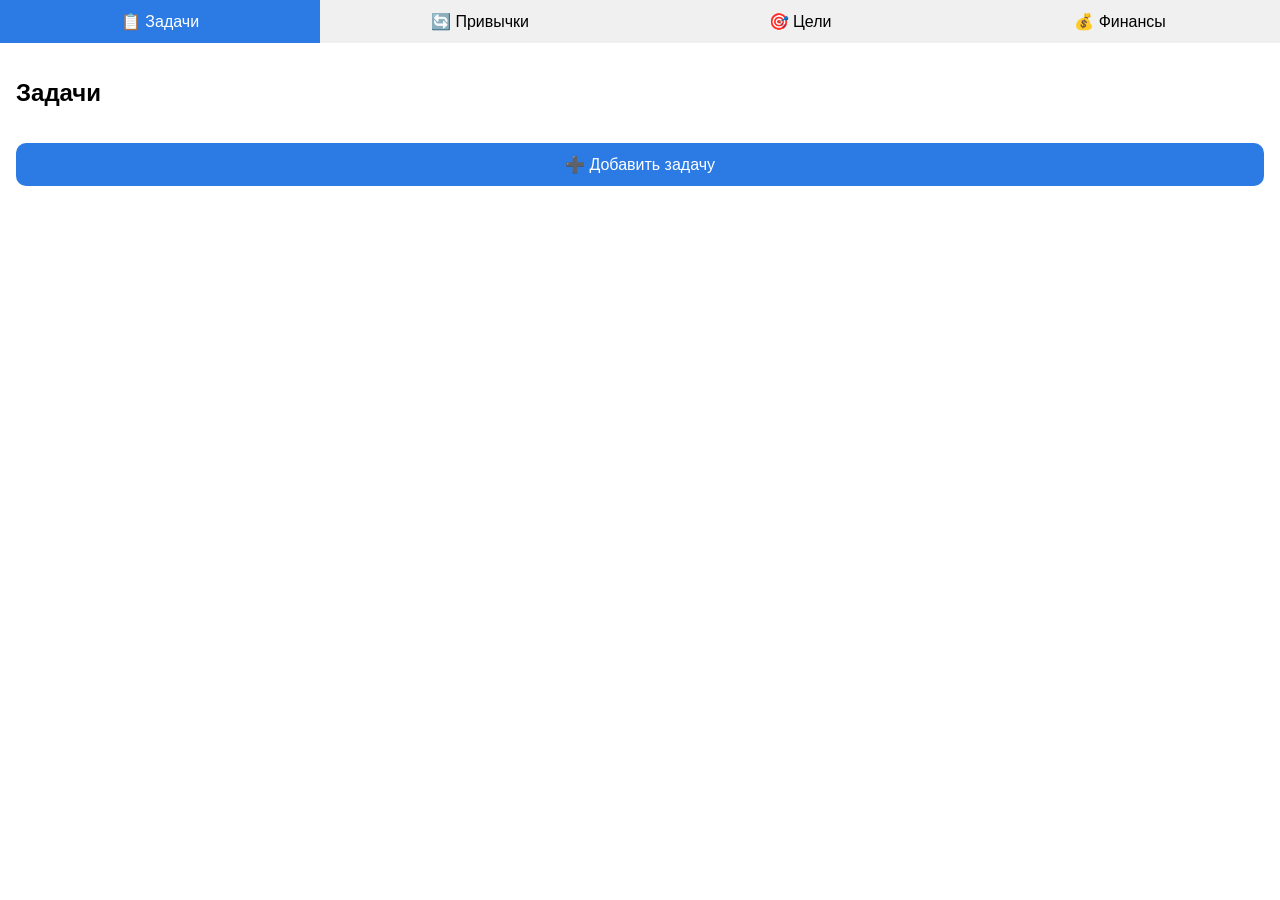
==== index.html @ 6763482a "Переместил мини-приложение в корень" ====
<!DOCTYPE html>
<html lang="ru">
<head>
    <meta charset="UTF-8">
    <meta name="viewport" content="width=device-width, initial-scale=1.0, user-scalable=no">
    <title>Просто Трекер</title>
    <link rel="stylesheet" href="style.css">
    <script src="https://telegram.org/js/telegram-web-app.js"></script>
</head>
<body>
    <div class="tabs">
        <button class="tab-btn active" data-tab="tasks">📋 Задачи</button>
        <button class="tab-btn" data-tab="habits">🔄 Привычки</button>
        <button class="tab-btn" data-tab="goals">🎯 Цели</button>
        <button class="tab-btn" data-tab="finance">💰 Финансы</button>
    </div>

    <div id="tasks" class="tab-content active">
        <h2>Задачи</h2>
        <div id="tasks-list"></div>
        <button id="add-task" class="add-btn">➕ Добавить задачу</button>
    </div>

    <div id="habits" class="tab-content">
        <h2>Привычки</h2>
        <div id="habits-list"></div>
        <button id="add-habit" class="add-btn">➕ Добавить привычку</button>
    </div>

    <div id="goals" class="tab-content">
        <h2>Цели на год</h2>
        <div id="goals-list"></div>
        <button id="add-goal" class="add-btn">➕ Добавить цель</button>
    </div>

    <div id="finance" class="tab-content">
        <h2>Финансы</h2>
        <div id="finance-stats"></div>
        <div id="transactions-list"></div>
        <button id="add-transaction" class="add-btn">💰 Добавить транзакцию</button>
    </div>

    <script src="app.js"></script>
</body>
</html>
---- style.css ----
:root {
    --bg-color: var(--tg-theme-bg-color, #ffffff);
    --text-color: var(--tg-theme-text-color, #000000);
    --secondary-bg: var(--tg-theme-secondary-bg-color, #f0f0f0);
    --button-color: var(--tg-theme-button-color, #2c7be5);
    --button-text: var(--tg-theme-button-text-color, #ffffff);
}
body {
    margin: 0;
    padding: 0;
    font-family: -apple-system, BlinkMacSystemFont, 'Segoe UI', Roboto, Helvetica, Arial, sans-serif;
    background: var(--bg-color);
    color: var(--text-color);
}
.tabs {
    display: flex;
    background: var(--secondary-bg);
    position: sticky;
    top: 0;
    z-index: 100;
}
.tab-btn {
    flex: 1;
    padding: 12px;
    background: none;
    border: none;
    font-size: 16px;
    cursor: pointer;
    color: var(--text-color);
}
.tab-btn.active {
    background: var(--button-color);
    color: var(--button-text);
}
.tab-content {
    display: none;
    padding: 16px;
}
.tab-content.active {
    display: block;
}
.item {
    background: var(--secondary-bg);
    border-radius: 10px;
    margin-bottom: 10px;
    padding: 12px;
    display: flex;
    justify-content: space-between;
    align-items: center;
}
.item-title {
    font-weight: 500;
}
.item-actions button {
    margin-left: 8px;
    padding: 6px 12px;
    background: var(--button-color);
    color: var(--button-text);
    border: none;
    border-radius: 6px;
    cursor: pointer;
}
.add-btn {
    width: 100%;
    padding: 12px;
    background: var(--button-color);
    color: var(--button-text);
    border: none;
    border-radius: 10px;
    font-size: 16px;
    margin-top: 16px;
    cursor: pointer;
}
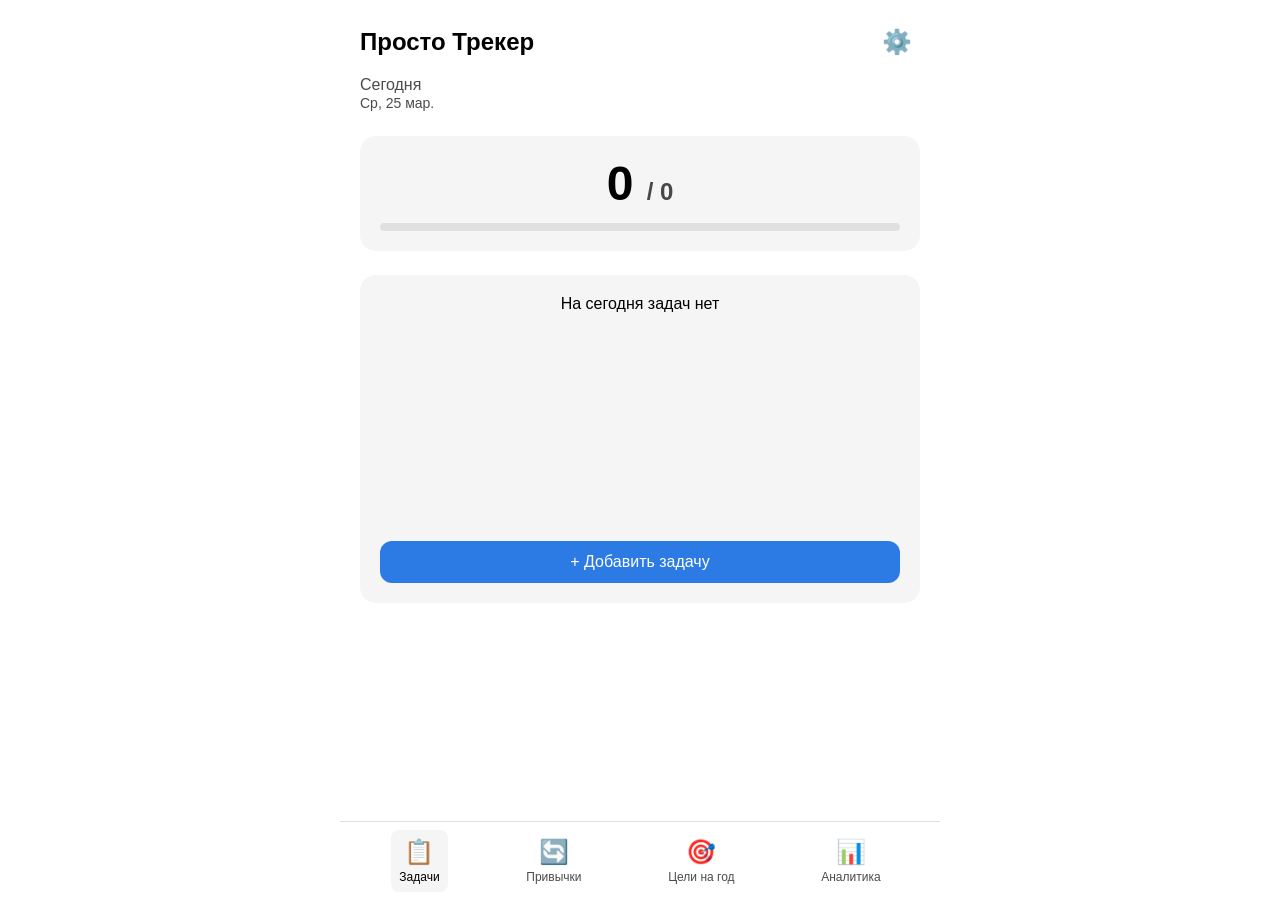
==== commit da2ade13: "редизайн мини апп" ====
--- a/index.html
+++ b/index.html
@@ -8,36 +8,176 @@
     <script src="https://telegram.org/js/telegram-web-app.js"></script>
 </head>
 <body>
-    <div class="tabs">
-        <button class="tab-btn active" data-tab="tasks">📋 Задачи</button>
-        <button class="tab-btn" data-tab="habits">🔄 Привычки</button>
-        <button class="tab-btn" data-tab="goals">🎯 Цели</button>
-        <button class="tab-btn" data-tab="finance">💰 Финансы</button>
+    <!-- Основной контейнер -->
+    <div class="app-container">
+        
+        <!-- Шапка -->
+        <div class="header">
+            <div class="header-top">
+                <h1>Просто Трекер</h1>
+                <button class="settings-btn" id="settingsBtn">⚙️</button>
+            </div>
+            <div class="header-date">
+                <span id="currentDate">Сегодня</span>
+                <span id="currentDay">Ср, 25 мар.</span>
+            </div>
+        </div>
+
+        <!-- Прогресс -->
+        <div class="progress-card">
+            <div class="progress-stats">
+                <div class="stat">
+                    <span class="stat-value" id="completedTasks">0</span>
+                    <span class="stat-label">/ <span id="totalTasks">0</span></span>
+                </div>
+                <div class="progress-bar">
+                    <div class="progress-fill" id="progressFill" style="width: 0%"></div>
+                </div>
+            </div>
+        </div>
+
+        <!-- Список задач -->
+        <div class="tasks-section">
+            <div class="section-header">
+                <h3>На сегодня задач нет</h3>
+            </div>
+            <div id="tasks-list" class="tasks-list"></div>
+            <button class="add-task-btn" id="addTaskBtn">+ Добавить задачу</button>
+        </div>
+
+        <!-- Нижнее меню -->
+        <div class="bottom-menu">
+            <button class="menu-item active" data-tab="tasks">
+                <span class="menu-icon">📋</span>
+                <span class="menu-label">Задачи</span>
+            </button>
+            <button class="menu-item" data-tab="habits">
+                <span class="menu-icon">🔄</span>
+                <span class="menu-label">Привычки</span>
+            </button>
+            <button class="menu-item" data-tab="goals">
+                <span class="menu-icon">🎯</span>
+                <span class="menu-label">Цели на год</span>
+            </button>
+            <button class="menu-item" data-tab="analytics">
+                <span class="menu-icon">📊</span>
+                <span class="menu-label">Аналитика</span>
+            </button>
+        </div>
     </div>
 
-    <div id="tasks" class="tab-content active">
-        <h2>Задачи</h2>
-        <div id="tasks-list"></div>
-        <button id="add-task" class="add-btn">➕ Добавить задачу</button>
+    <!-- Вкладка Привычки (скрыта по умолчанию) -->
+    <div id="habits-tab" class="tab-page" style="display: none;">
+        <div class="header">
+            <button class="back-btn" data-back="tasks">←</button>
+            <h1>Привычки</h1>
+        </div>
+        <div class="habits-list" id="habits-list"></div>
+        <button class="add-btn" id="addHabitBtn">+ Добавить привычку</button>
     </div>
 
-    <div id="habits" class="tab-content">
-        <h2>Привычки</h2>
-        <div id="habits-list"></div>
-        <button id="add-habit" class="add-btn">➕ Добавить привычку</button>
+    <!-- Вкладка Цели -->
+    <div id="goals-tab" class="tab-page" style="display: none;">
+        <div class="header">
+            <button class="back-btn" data-back="tasks">←</button>
+            <h1>Цели на год</h1>
+        </div>
+        <div class="goals-list" id="goals-list"></div>
+        <button class="add-btn" id="addGoalBtn">+ Добавить цель</button>
     </div>
 
-    <div id="goals" class="tab-content">
-        <h2>Цели на год</h2>
-        <div id="goals-list"></div>
-        <button id="add-goal" class="add-btn">➕ Добавить цель</button>
+    <!-- Вкладка Аналитика -->
+    <div id="analytics-tab" class="tab-page" style="display: none;">
+        <div class="header">
+            <button class="back-btn" data-back="tasks">←</button>
+            <h1>Аналитика</h1>
+        </div>
+        <div class="analytics-stats">
+            <div class="period-buttons">
+                <button class="period-btn active" data-period="week">Неделя</button>
+                <button class="period-btn" data-period="month">Месяц</button>
+                <button class="period-btn" data-period="year">Год</button>
+            </div>
+            <div class="analytics-chart">
+                <div class="analytics-percent" id="analyticsPercent">0%</div>
+                <div class="analytics-details">
+                    <p>Всего задач: <span id="analyticsTotal">0</span></p>
+                    <p>Выполнено: <span id="analyticsCompleted">0</span></p>
+                    <p>Невыполнено: <span id="analyticsUncompleted">0</span></p>
+                    <p>Средний прогресс: <span id="analyticsProgress">0</span>%</p>
+                    <p>Продуктивный день: <span id="bestDay">Пн</span></p>
+                </div>
+            </div>
+            <div class="week-stats" id="weekStats">
+                <!-- Динамические дни недели -->
+            </div>
+        </div>
     </div>
 
-    <div id="finance" class="tab-content">
-        <h2>Финансы</h2>
-        <div id="finance-stats"></div>
-        <div id="transactions-list"></div>
-        <button id="add-transaction" class="add-btn">💰 Добавить транзакцию</button>
+    <!-- Вкладка Настройки -->
+    <div id="settings-tab" class="tab-page" style="display: none;">
+        <div class="header">
+            <button class="back-btn" data-back="tasks">←</button>
+            <h1>Настройки</h1>
+        </div>
+        <div class="settings-menu">
+            <div class="settings-item">
+                <span>👤 Профиль</span>
+                <span id="userName">Пользователь</span>
+            </div>
+            <div class="settings-item" id="premiumBtn">
+                <span>💎 Подписка</span>
+                <span id="premiumStatus">Неактивна</span>
+            </div>
+            <div class="settings-item">
+                <span>🔔 Уведомления</span>
+                <label class="switch">
+                    <input type="checkbox" id="notificationsToggle" checked>
+                    <span class="slider"></span>
+                </label>
+            </div>
+            <div class="settings-item">
+                <span>⚙️ Предпочтения</span>
+                <span>→</span>
+            </div>
+        </div>
+        <div class="settings-footer">
+            <button class="support-btn">Связаться с поддержкой</button>
+            <button class="policy-btn">Пользовательское соглашение</button>
+            <button class="policy-btn">Политика конфиденциальности</button>
+        </div>
+    </div>
+
+    <!-- Премиум модальное окно -->
+    <div id="premiumModal" class="modal" style="display: none;">
+        <div class="modal-content">
+            <div class="modal-header">
+                <h2>Премиум Трекер</h2>
+                <button class="modal-close">&times;</button>
+            </div>
+            <p>Больше свободы и десятки эксклюзивных функций с подпиской Премиум.</p>
+            <div class="premium-plans">
+                <div class="plan" data-plan="yearly">
+                    <div class="plan-badge">-33%</div>
+                    <div class="plan-name">Ежегодно</div>
+                    <div class="plan-price">1 999,00 ₽</div>
+                    <div class="plan-period">12 месяцев</div>
+                </div>
+                <div class="plan" data-plan="quarterly">
+                    <div class="plan-badge">-13%</div>
+                    <div class="plan-name">На 3 месяца</div>
+                    <div class="plan-price">649,00 ₽</div>
+                    <div class="plan-period">3 месяца</div>
+                </div>
+                <div class="plan" data-plan="monthly">
+                    <div class="plan-name">Ежемесячно</div>
+                    <div class="plan-price">249,00 ₽</div>
+                    <div class="plan-period">1 месяц</div>
+                </div>
+            </div>
+            <button class="trial-btn">Использовать пробный период (3 дня)</button>
+            <p class="terms">Оформляя подписку Премиум, вы принимаете условия Пользовательского соглашения.</p>
+        </div>
     </div>
 
     <script src="app.js"></script>
--- a/style.css
+++ b/style.css
@@ -1,73 +1,509 @@
 :root {
     --bg-color: var(--tg-theme-bg-color, #ffffff);
     --text-color: var(--tg-theme-text-color, #000000);
-    --secondary-bg: var(--tg-theme-secondary-bg-color, #f0f0f0);
+    --secondary-bg: var(--tg-theme-secondary-bg-color, #f5f5f5);
     --button-color: var(--tg-theme-button-color, #2c7be5);
     --button-text: var(--tg-theme-button-text-color, #ffffff);
-}
-body {
+    --border-color: #e0e0e0;
+    --success-color: #4caf50;
+    --danger-color: #f44336;
+    --warning-color: #ff9800;
+}
+
+* {
     margin: 0;
     padding: 0;
+    box-sizing: border-box;
+}
+
+body {
     font-family: -apple-system, BlinkMacSystemFont, 'Segoe UI', Roboto, Helvetica, Arial, sans-serif;
     background: var(--bg-color);
     color: var(--text-color);
-}
-.tabs {
-    display: flex;
-    background: var(--secondary-bg);
-    position: sticky;
-    top: 0;
-    z-index: 100;
-}
-.tab-btn {
+    padding-bottom: 70px;
+}
+
+.app-container {
+    max-width: 600px;
+    margin: 0 auto;
+    padding: 20px;
+}
+
+/* Шапка */
+.header {
+    margin-bottom: 24px;
+}
+
+.header-top {
+    display: flex;
+    justify-content: space-between;
+    align-items: center;
+    margin-bottom: 12px;
+}
+
+.header-top h1 {
+    font-size: 24px;
+    font-weight: 600;
+}
+
+.settings-btn {
+    background: none;
+    border: none;
+    font-size: 24px;
+    cursor: pointer;
+    padding: 8px;
+}
+
+.header-date {
+    color: var(--text-color);
+    opacity: 0.7;
+}
+
+.header-date span:first-child {
+    font-size: 16px;
+    font-weight: 500;
+    display: block;
+}
+
+.header-date span:last-child {
+    font-size: 14px;
+}
+
+/* Прогресс */
+.progress-card {
+    background: var(--secondary-bg);
+    border-radius: 16px;
+    padding: 20px;
+    margin-bottom: 24px;
+}
+
+.progress-stats {
+    text-align: center;
+}
+
+.stat {
+    font-size: 48px;
+    font-weight: 600;
+    margin-bottom: 12px;
+}
+
+.stat-value {
+    font-size: 48px;
+}
+
+.stat-label {
+    font-size: 24px;
+    opacity: 0.7;
+}
+
+.progress-bar {
+    background: var(--border-color);
+    border-radius: 10px;
+    height: 8px;
+    overflow: hidden;
+}
+
+.progress-fill {
+    background: var(--button-color);
+    height: 100%;
+    transition: width 0.3s ease;
+}
+
+/* Секция задач */
+.tasks-section {
+    background: var(--secondary-bg);
+    border-radius: 16px;
+    padding: 20px;
+}
+
+.section-header h3 {
+    font-size: 16px;
+    font-weight: 500;
+    margin-bottom: 16px;
+    text-align: center;
+}
+
+.tasks-list {
+    min-height: 200px;
+}
+
+.task-item {
+    background: var(--bg-color);
+    border-radius: 12px;
+    padding: 12px;
+    margin-bottom: 8px;
+    display: flex;
+    justify-content: space-between;
+    align-items: center;
+    border: 1px solid var(--border-color);
+}
+
+.task-title {
     flex: 1;
-    padding: 12px;
+    font-size: 14px;
+}
+
+.task-actions {
+    display: flex;
+    gap: 8px;
+}
+
+.task-actions button {
     background: none;
     border: none;
-    font-size: 16px;
-    cursor: pointer;
-    color: var(--text-color);
-}
-.tab-btn.active {
+    font-size: 20px;
+    cursor: pointer;
+    padding: 4px;
+}
+
+.complete-btn {
+    color: var(--success-color);
+}
+
+.delete-btn {
+    color: var(--danger-color);
+}
+
+.add-task-btn {
+    width: 100%;
     background: var(--button-color);
     color: var(--button-text);
-}
-.tab-content {
-    display: none;
+    border: none;
+    border-radius: 12px;
+    padding: 12px;
+    font-size: 16px;
+    font-weight: 500;
+    margin-top: 12px;
+    cursor: pointer;
+}
+
+/* Нижнее меню */
+.bottom-menu {
+    position: fixed;
+    bottom: 0;
+    left: 0;
+    right: 0;
+    background: var(--bg-color);
+    border-top: 1px solid var(--border-color);
+    display: flex;
+    padding: 8px 16px;
+    justify-content: space-around;
+    max-width: 600px;
+    margin: 0 auto;
+}
+
+.menu-item {
+    background: none;
+    border: none;
+    display: flex;
+    flex-direction: column;
+    align-items: center;
+    padding: 8px;
+    cursor: pointer;
+    border-radius: 8px;
+    transition: background 0.2s;
+}
+
+.menu-item.active {
+    background: var(--secondary-bg);
+}
+
+.menu-icon {
+    font-size: 24px;
+    margin-bottom: 4px;
+}
+
+.menu-label {
+    font-size: 12px;
+    color: var(--text-color);
+    opacity: 0.7;
+}
+
+.menu-item.active .menu-label {
+    opacity: 1;
+    font-weight: 500;
+}
+
+/* Табы */
+.tab-page {
+    position: fixed;
+    top: 0;
+    left: 0;
+    right: 0;
+    bottom: 0;
+    background: var(--bg-color);
+    overflow-y: auto;
+    padding: 20px;
+    max-width: 600px;
+    margin: 0 auto;
+    z-index: 10;
+}
+
+.back-btn {
+    background: none;
+    border: none;
+    font-size: 24px;
+    cursor: pointer;
+    padding: 8px;
+    margin-right: 12px;
+}
+
+/* Настройки */
+.settings-menu {
+    background: var(--secondary-bg);
+    border-radius: 16px;
+    margin-bottom: 24px;
+}
+
+.settings-item {
+    display: flex;
+    justify-content: space-between;
+    align-items: center;
     padding: 16px;
-}
-.tab-content.active {
-    display: block;
-}
-.item {
-    background: var(--secondary-bg);
-    border-radius: 10px;
-    margin-bottom: 10px;
+    border-bottom: 1px solid var(--border-color);
+    cursor: pointer;
+}
+
+.settings-item:last-child {
+    border-bottom: none;
+}
+
+/* Переключатель */
+.switch {
+    position: relative;
+    display: inline-block;
+    width: 50px;
+    height: 24px;
+}
+
+.switch input {
+    opacity: 0;
+    width: 0;
+    height: 0;
+}
+
+.slider {
+    position: absolute;
+    cursor: pointer;
+    top: 0;
+    left: 0;
+    right: 0;
+    bottom: 0;
+    background-color: #ccc;
+    transition: 0.3s;
+    border-radius: 24px;
+}
+
+.slider:before {
+    position: absolute;
+    content: "";
+    height: 18px;
+    width: 18px;
+    left: 3px;
+    bottom: 3px;
+    background-color: white;
+    transition: 0.3s;
+    border-radius: 50%;
+}
+
+input:checked + .slider {
+    background-color: var(--button-color);
+}
+
+input:checked + .slider:before {
+    transform: translateX(26px);
+}
+
+/* Премиум модальное окно */
+.modal {
+    position: fixed;
+    top: 0;
+    left: 0;
+    right: 0;
+    bottom: 0;
+    background: rgba(0, 0, 0, 0.5);
+    display: flex;
+    align-items: center;
+    justify-content: center;
+    z-index: 1000;
+}
+
+.modal-content {
+    background: var(--bg-color);
+    border-radius: 20px;
+    max-width: 90%;
+    width: 400px;
+    max-height: 80%;
+    overflow-y: auto;
+    padding: 20px;
+}
+
+.modal-header {
+    display: flex;
+    justify-content: space-between;
+    align-items: center;
+    margin-bottom: 16px;
+}
+
+.modal-close {
+    background: none;
+    border: none;
+    font-size: 24px;
+    cursor: pointer;
+}
+
+.premium-plans {
+    margin: 20px 0;
+}
+
+.plan {
+    background: var(--secondary-bg);
+    border-radius: 12px;
+    padding: 16px;
+    margin-bottom: 12px;
+    text-align: center;
+    cursor: pointer;
+    transition: transform 0.2s;
+    position: relative;
+}
+
+.plan:hover {
+    transform: scale(1.02);
+}
+
+.plan-badge {
+    position: absolute;
+    top: -10px;
+    right: 10px;
+    background: var(--warning-color);
+    color: white;
+    padding: 4px 8px;
+    border-radius: 12px;
+    font-size: 12px;
+}
+
+.plan-name {
+    font-size: 18px;
+    font-weight: 600;
+    margin-bottom: 8px;
+}
+
+.plan-price {
+    font-size: 24px;
+    font-weight: 700;
+    margin-bottom: 4px;
+}
+
+.plan-period {
+    font-size: 12px;
+    opacity: 0.7;
+}
+
+.trial-btn {
+    width: 100%;
+    background: var(--warning-color);
+    color: white;
+    border: none;
+    border-radius: 12px;
     padding: 12px;
-    display: flex;
-    justify-content: space-between;
-    align-items: center;
-}
-.item-title {
+    font-size: 14px;
     font-weight: 500;
-}
-.item-actions button {
-    margin-left: 8px;
-    padding: 6px 12px;
+    margin: 16px 0;
+    cursor: pointer;
+}
+
+.terms {
+    font-size: 11px;
+    text-align: center;
+    opacity: 0.6;
+}
+
+/* Аналитика */
+.period-buttons {
+    display: flex;
+    gap: 8px;
+    margin-bottom: 20px;
+}
+
+.period-btn {
+    flex: 1;
+    padding: 8px;
+    background: var(--secondary-bg);
+    border: none;
+    border-radius: 8px;
+    cursor: pointer;
+}
+
+.period-btn.active {
     background: var(--button-color);
     color: var(--button-text);
-    border: none;
-    border-radius: 6px;
-    cursor: pointer;
-}
+}
+
+.analytics-percent {
+    font-size: 48px;
+    font-weight: 700;
+    text-align: center;
+    margin: 20px 0;
+}
+
+.analytics-details p {
+    margin: 8px 0;
+}
+
+.week-stats {
+    display: grid;
+    grid-template-columns: repeat(7, 1fr);
+    gap: 8px;
+    margin-top: 20px;
+    text-align: center;
+}
+
+.week-day {
+    padding: 8px;
+    background: var(--secondary-bg);
+    border-radius: 8px;
+}
+
+.week-day.completed {
+    background: var(--success-color);
+    color: white;
+}
+
+/* Кнопки */
 .add-btn {
     width: 100%;
-    padding: 12px;
     background: var(--button-color);
     color: var(--button-text);
     border: none;
-    border-radius: 10px;
+    border-radius: 12px;
+    padding: 12px;
     font-size: 16px;
+    font-weight: 500;
     margin-top: 16px;
     cursor: pointer;
+}
+
+.support-btn, .policy-btn {
+    width: 100%;
+    background: none;
+    border: 1px solid var(--border-color);
+    border-radius: 12px;
+    padding: 12px;
+    margin-bottom: 8px;
+    cursor: pointer;
+    color: var(--text-color);
+}
+
+.habits-list, .goals-list {
+    min-height: 300px;
+}
+
+.habit-item, .goal-item {
+    background: var(--secondary-bg);
+    border-radius: 12px;
+    padding: 12px;
+    margin-bottom: 8px;
+    display: flex;
+    justify-content: space-between;
+    align-items: center;
 }
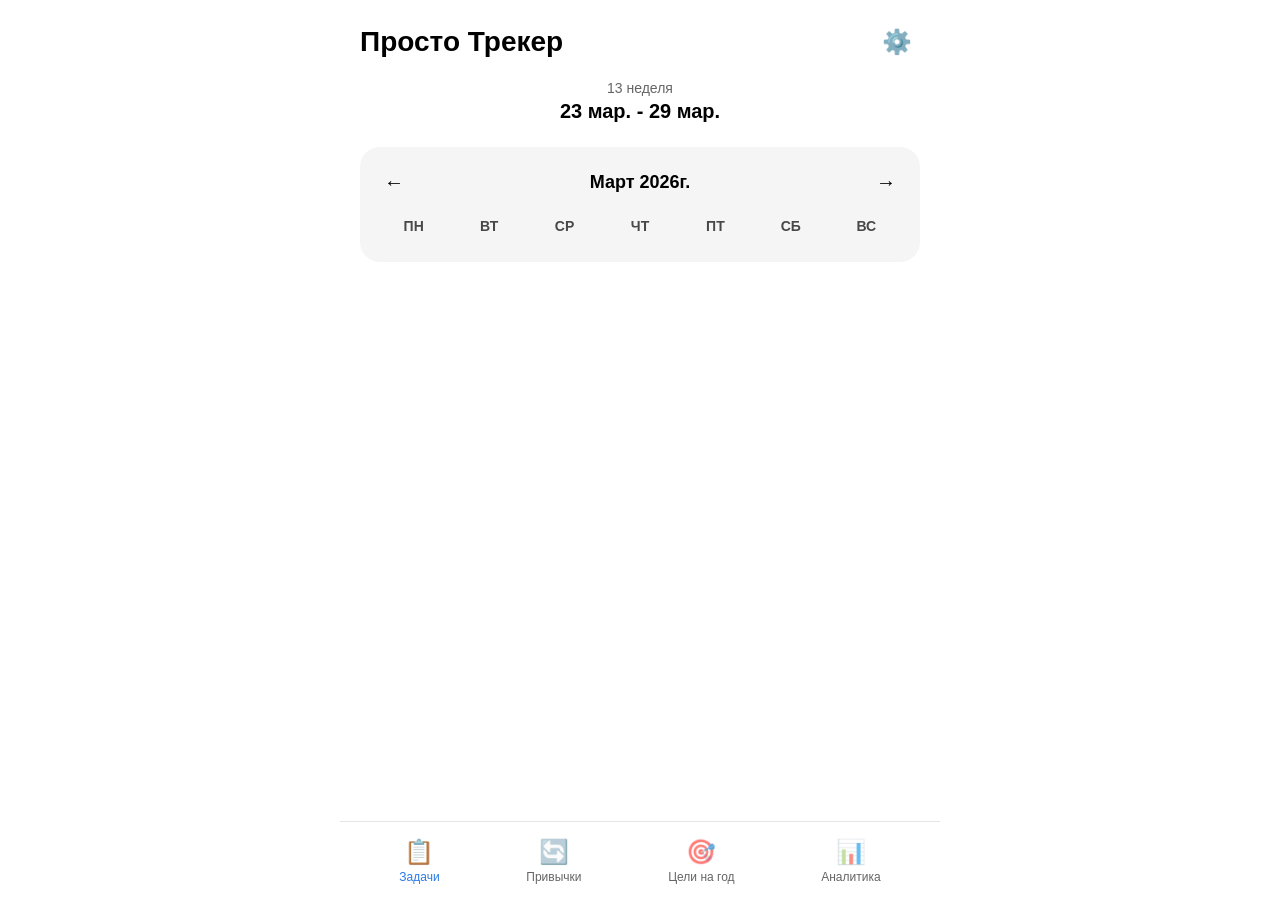
==== commit 06f0e6e5: "доработка дизайна" ====
--- a/index.html
+++ b/index.html
@@ -8,175 +8,257 @@
     <script src="https://telegram.org/js/telegram-web-app.js"></script>
 </head>
 <body>
-    <!-- Основной контейнер -->
-    <div class="app-container">
-        
-        <!-- Шапка -->
-        <div class="header">
-            <div class="header-top">
-                <h1>Просто Трекер</h1>
-                <button class="settings-btn" id="settingsBtn">⚙️</button>
-            </div>
-            <div class="header-date">
-                <span id="currentDate">Сегодня</span>
-                <span id="currentDay">Ср, 25 мар.</span>
-            </div>
-        </div>
-
-        <!-- Прогресс -->
-        <div class="progress-card">
-            <div class="progress-stats">
-                <div class="stat">
-                    <span class="stat-value" id="completedTasks">0</span>
-                    <span class="stat-label">/ <span id="totalTasks">0</span></span>
-                </div>
-                <div class="progress-bar">
-                    <div class="progress-fill" id="progressFill" style="width: 0%"></div>
-                </div>
-            </div>
-        </div>
-
-        <!-- Список задач -->
-        <div class="tasks-section">
-            <div class="section-header">
-                <h3>На сегодня задач нет</h3>
-            </div>
-            <div id="tasks-list" class="tasks-list"></div>
-            <button class="add-task-btn" id="addTaskBtn">+ Добавить задачу</button>
-        </div>
-
-        <!-- Нижнее меню -->
-        <div class="bottom-menu">
-            <button class="menu-item active" data-tab="tasks">
-                <span class="menu-icon">📋</span>
-                <span class="menu-label">Задачи</span>
-            </button>
-            <button class="menu-item" data-tab="habits">
-                <span class="menu-icon">🔄</span>
-                <span class="menu-label">Привычки</span>
-            </button>
-            <button class="menu-item" data-tab="goals">
-                <span class="menu-icon">🎯</span>
-                <span class="menu-label">Цели на год</span>
-            </button>
-            <button class="menu-item" data-tab="analytics">
-                <span class="menu-icon">📊</span>
-                <span class="menu-label">Аналитика</span>
-            </button>
-        </div>
-    </div>
-
-    <!-- Вкладка Привычки (скрыта по умолчанию) -->
-    <div id="habits-tab" class="tab-page" style="display: none;">
-        <div class="header">
-            <button class="back-btn" data-back="tasks">←</button>
-            <h1>Привычки</h1>
-        </div>
-        <div class="habits-list" id="habits-list"></div>
-        <button class="add-btn" id="addHabitBtn">+ Добавить привычку</button>
-    </div>
-
-    <!-- Вкладка Цели -->
-    <div id="goals-tab" class="tab-page" style="display: none;">
-        <div class="header">
-            <button class="back-btn" data-back="tasks">←</button>
-            <h1>Цели на год</h1>
-        </div>
-        <div class="goals-list" id="goals-list"></div>
-        <button class="add-btn" id="addGoalBtn">+ Добавить цель</button>
-    </div>
-
-    <!-- Вкладка Аналитика -->
-    <div id="analytics-tab" class="tab-page" style="display: none;">
-        <div class="header">
-            <button class="back-btn" data-back="tasks">←</button>
-            <h1>Аналитика</h1>
-        </div>
-        <div class="analytics-stats">
+    <div class="app">
+        <!-- Основной экран -->
+        <div id="mainScreen" class="screen active">
+            <div class="header">
+                <div class="header-top">
+                    <h1>Просто Трекер</h1>
+                    <button class="icon-btn" id="settingsBtn">⚙️</button>
+                </div>
+                <div class="week-info">
+                    <div class="week-number" id="weekNumber">13 неделя</div>
+                    <div class="week-range" id="weekRange">23 мар. - 29 мар.</div>
+                </div>
+            </div>
+
+            <!-- Календарь -->
+            <div class="calendar">
+                <div class="calendar-header">
+                    <button class="month-nav" id="prevMonth">←</button>
+                    <h2 id="currentMonth">Март 2026г.</h2>
+                    <button class="month-nav" id="nextMonth">→</button>
+                </div>
+                <div class="calendar-weekdays">
+                    <span>ПН</span><span>ВТ</span><span>СР</span><span>ЧТ</span><span>ПТ</span><span>СБ</span><span>ВС</span>
+                </div>
+                <div class="calendar-days" id="calendarDays"></div>
+            </div>
+
+            <!-- Нижнее меню -->
+            <div class="bottom-menu">
+                <button class="menu-item active" data-screen="tasks">
+                    <span class="menu-icon">📋</span>
+                    <span>Задачи</span>
+                </button>
+                <button class="menu-item" data-screen="habits">
+                    <span class="menu-icon">🔄</span>
+                    <span>Привычки</span>
+                </button>
+                <button class="menu-item" data-screen="goals">
+                    <span class="menu-icon">🎯</span>
+                    <span>Цели на год</span>
+                </button>
+                <button class="menu-item" data-screen="analytics">
+                    <span class="menu-icon">📊</span>
+                    <span>Аналитика</span>
+                </button>
+            </div>
+        </div>
+
+        <!-- Экран Задачи -->
+        <div id="tasksScreen" class="screen">
+            <div class="screen-header">
+                <button class="back-btn" data-back="main">←</button>
+                <h2>Задачи</h2>
+            </div>
+            <div class="tasks-list" id="tasksList"></div>
+            <button class="add-btn" id="addTaskBtn">+ Добавить задачу</button>
+        </div>
+
+        <!-- Экран Привычки -->
+        <div id="habitsScreen" class="screen">
+            <div class="screen-header">
+                <button class="back-btn" data-back="main">←</button>
+                <h2>Привычки</h2>
+            </div>
+            <div class="habits-list" id="habitsList"></div>
+            <button class="add-btn" id="addHabitBtn">+ Добавить привычку</button>
+        </div>
+
+        <!-- Экран Цели -->
+        <div id="goalsScreen" class="screen">
+            <div class="screen-header">
+                <button class="back-btn" data-back="main">←</button>
+                <h2>Цели на год</h2>
+            </div>
+            <div class="goals-list" id="goalsList"></div>
+            <button class="add-btn" id="addGoalBtn">+ Добавить цель</button>
+        </div>
+
+        <!-- Экран Аналитика -->
+        <div id="analyticsScreen" class="screen">
+            <div class="screen-header">
+                <button class="back-btn" data-back="main">←</button>
+                <h2>Аналитика</h2>
+            </div>
             <div class="period-buttons">
                 <button class="period-btn active" data-period="week">Неделя</button>
                 <button class="period-btn" data-period="month">Месяц</button>
                 <button class="period-btn" data-period="year">Год</button>
             </div>
-            <div class="analytics-chart">
-                <div class="analytics-percent" id="analyticsPercent">0%</div>
-                <div class="analytics-details">
-                    <p>Всего задач: <span id="analyticsTotal">0</span></p>
-                    <p>Выполнено: <span id="analyticsCompleted">0</span></p>
-                    <p>Невыполнено: <span id="analyticsUncompleted">0</span></p>
-                    <p>Средний прогресс: <span id="analyticsProgress">0</span>%</p>
-                    <p>Продуктивный день: <span id="bestDay">Пн</span></p>
-                </div>
-            </div>
-            <div class="week-stats" id="weekStats">
-                <!-- Динамические дни недели -->
-            </div>
-        </div>
-    </div>
-
-    <!-- Вкладка Настройки -->
-    <div id="settings-tab" class="tab-page" style="display: none;">
-        <div class="header">
-            <button class="back-btn" data-back="tasks">←</button>
-            <h1>Настройки</h1>
-        </div>
-        <div class="settings-menu">
-            <div class="settings-item">
-                <span>👤 Профиль</span>
-                <span id="userName">Пользователь</span>
-            </div>
-            <div class="settings-item" id="premiumBtn">
-                <span>💎 Подписка</span>
-                <span id="premiumStatus">Неактивна</span>
-            </div>
-            <div class="settings-item">
-                <span>🔔 Уведомления</span>
-                <label class="switch">
-                    <input type="checkbox" id="notificationsToggle" checked>
-                    <span class="slider"></span>
-                </label>
-            </div>
-            <div class="settings-item">
-                <span>⚙️ Предпочтения</span>
-                <span>→</span>
-            </div>
-        </div>
-        <div class="settings-footer">
-            <button class="support-btn">Связаться с поддержкой</button>
-            <button class="policy-btn">Пользовательское соглашение</button>
-            <button class="policy-btn">Политика конфиденциальности</button>
-        </div>
-    </div>
-
-    <!-- Премиум модальное окно -->
-    <div id="premiumModal" class="modal" style="display: none;">
-        <div class="modal-content">
-            <div class="modal-header">
-                <h2>Премиум Трекер</h2>
-                <button class="modal-close">&times;</button>
-            </div>
-            <p>Больше свободы и десятки эксклюзивных функций с подпиской Премиум.</p>
-            <div class="premium-plans">
-                <div class="plan" data-plan="yearly">
-                    <div class="plan-badge">-33%</div>
-                    <div class="plan-name">Ежегодно</div>
-                    <div class="plan-price">1 999,00 ₽</div>
-                    <div class="plan-period">12 месяцев</div>
-                </div>
-                <div class="plan" data-plan="quarterly">
-                    <div class="plan-badge">-13%</div>
-                    <div class="plan-name">На 3 месяца</div>
-                    <div class="plan-price">649,00 ₽</div>
-                    <div class="plan-period">3 месяца</div>
-                </div>
-                <div class="plan" data-plan="monthly">
-                    <div class="plan-name">Ежемесячно</div>
-                    <div class="plan-price">249,00 ₽</div>
-                    <div class="plan-period">1 месяц</div>
-                </div>
-            </div>
-            <button class="trial-btn">Использовать пробный период (3 дня)</button>
-            <p class="terms">Оформляя подписку Премиум, вы принимаете условия Пользовательского соглашения.</p>
+            <div class="analytics-stats">
+                <div class="stat-card">
+                    <div class="stat-value" id="analyticsTotal">0</div>
+                    <div class="stat-label">Всего задач</div>
+                </div>
+                <div class="stat-card">
+                    <div class="stat-value" id="analyticsCompleted">0</div>
+                    <div class="stat-label">Выполнено</div>
+                </div>
+                <div class="stat-card">
+                    <div class="stat-value" id="analyticsProgress">0%</div>
+                    <div class="stat-label">Прогресс</div>
+                </div>
+            </div>
+        </div>
+
+        <!-- Модальное окно добавления задачи -->
+        <div id="addTaskModal" class="modal">
+            <div class="modal-content">
+                <div class="modal-header">
+                    <h3>Добавить задачу</h3>
+                    <button class="close-modal">&times;</button>
+                </div>
+                <input type="text" id="taskTitle" placeholder="Введите задачу" class="modal-input">
+                <div class="modal-field">
+                    <label>Дата</label>
+                    <input type="date" id="taskDate" class="modal-input">
+                </div>
+                <div class="modal-field premium-field">
+                    <label>Периодичность</label>
+                    <select id="taskPeriodicity" class="modal-input" disabled>
+                        <option>Однократно</option>
+                        <option>Ежедневно</option>
+                        <option>Еженедельно</option>
+                    </select>
+                    <div class="premium-badge">Премиум</div>
+                </div>
+                <div class="modal-field premium-field">
+                    <label>Уведомление</label>
+                    <input type="time" id="taskNotification" class="modal-input" disabled>
+                    <div class="premium-badge">Премиум</div>
+                </div>
+                <div class="modal-field premium-field">
+                    <label class="checkbox-label">
+                        <input type="checkbox" id="taskImportant" disabled>
+                        <span>Важная</span>
+                    </label>
+                    <div class="premium-badge">Премиум</div>
+                </div>
+                <button class="submit-btn" id="submitTaskBtn">Добавить</button>
+                <div class="premium-note">Периодичность, уведомления и пометка «Важная» доступны только с подпиской <strong>Премиум Трекер</strong></div>
+            </div>
+        </div>
+
+        <!-- Модальное окно добавления привычки -->
+        <div id="addHabitModal" class="modal">
+            <div class="modal-content">
+                <div class="modal-header">
+                    <h3>Добавить привычку</h3>
+                    <button class="close-modal">&times;</button>
+                </div>
+                <input type="text" id="habitName" placeholder="Введите привычку" class="modal-input">
+                <div class="modal-field">
+                    <label>Дата начала</label>
+                    <input type="date" id="habitStartDate" class="modal-input">
+                </div>
+                <div class="modal-field">
+                    <label>Дата окончания</label>
+                    <input type="date" id="habitEndDate" class="modal-input" placeholder="Не указана">
+                </div>
+                <div class="modal-field premium-field">
+                    <label>Периодичность</label>
+                    <select id="habitPeriodicity" class="modal-input" disabled>
+                        <option>Ежедневная</option>
+                        <option>По будням</option>
+                        <option>По выходным</option>
+                    </select>
+                    <div class="premium-badge">Премиум</div>
+                </div>
+                <div class="modal-field premium-field">
+                    <label>Уведомление</label>
+                    <input type="time" id="habitNotification" class="modal-input" disabled>
+                    <div class="premium-badge">Премиум</div>
+                </div>
+                <button class="submit-btn" id="submitHabitBtn">Добавить</button>
+                <div class="premium-note">Периодичность и уведомления доступны только с подпиской <strong>Премиум Трекер</strong></div>
+            </div>
+        </div>
+
+        <!-- Модальное окно добавления цели -->
+        <div id="addGoalModal" class="modal">
+            <div class="modal-content">
+                <div class="modal-header">
+                    <h3>Добавить цель</h3>
+                    <button class="close-modal">&times;</button>
+                </div>
+                <input type="text" id="goalTitle" placeholder="Введите цель" class="modal-input">
+                <div class="modal-field">
+                    <label>Срок выполнения</label>
+                    <input type="date" id="goalDeadline" class="modal-input">
+                </div>
+                <button class="submit-btn" id="submitGoalBtn">Добавить</button>
+            </div>
+        </div>
+
+        <!-- Настройки -->
+        <div id="settingsModal" class="modal">
+            <div class="modal-content">
+                <div class="modal-header">
+                    <h3>Настройки</h3>
+                    <button class="close-modal">&times;</button>
+                </div>
+                <div class="settings-item">
+                    <span>👤 Профиль</span>
+                    <span id="userName">Пользователь</span>
+                </div>
+                <div class="settings-item" id="premiumBtn">
+                    <span>💎 Подписка</span>
+                    <span id="premiumStatus">Неактивна</span>
+                </div>
+                <div class="settings-item">
+                    <span>🔔 Уведомления</span>
+                    <label class="switch">
+                        <input type="checkbox" id="notificationsToggle" checked>
+                        <span class="slider"></span>
+                    </label>
+                </div>
+                <button class="support-btn">Связаться с поддержкой</button>
+                <button class="policy-btn">Пользовательское соглашение</button>
+            </div>
+        </div>
+
+        <!-- Премиум модальное окно -->
+        <div id="premiumModal" class="modal">
+            <div class="modal-content">
+                <div class="modal-header">
+                    <h2>Премиум Трекер</h2>
+                    <button class="close-modal">&times;</button>
+                </div>
+                <p>Больше свободы и десятки эксклюзивных функций с подпиской Премиум.</p>
+                <div class="premium-plans">
+                    <div class="plan" data-plan="yearly">
+                        <div class="plan-badge">-33%</div>
+                        <div class="plan-name">Ежегодно</div>
+                        <div class="plan-price">1 999,00 ₽</div>
+                        <div class="plan-period">12 месяцев</div>
+                    </div>
+                    <div class="plan" data-plan="quarterly">
+                        <div class="plan-badge">-13%</div>
+                        <div class="plan-name">На 3 месяца</div>
+                        <div class="plan-price">649,00 ₽</div>
+                        <div class="plan-period">3 месяца</div>
+                    </div>
+                    <div class="plan" data-plan="monthly">
+                        <div class="plan-name">Ежемесячно</div>
+                        <div class="plan-price">249,00 ₽</div>
+                        <div class="plan-period">1 месяц</div>
+                    </div>
+                </div>
+                <button class="trial-btn">Использовать пробный период (3 дня)</button>
+                <p class="terms">Оформляя подписку Премиум, вы принимаете условия Пользовательского соглашения.</p>
+            </div>
         </div>
     </div>
 
--- a/style.css
+++ b/style.css
@@ -4,10 +4,11 @@
     --secondary-bg: var(--tg-theme-secondary-bg-color, #f5f5f5);
     --button-color: var(--tg-theme-button-color, #2c7be5);
     --button-text: var(--tg-theme-button-text-color, #ffffff);
-    --border-color: #e0e0e0;
+    --border-color: #e5e5e5;
     --success-color: #4caf50;
     --danger-color: #f44336;
     --warning-color: #ff9800;
+    --premium-color: #ffd700;
 }
 
 * {
@@ -20,13 +21,24 @@
     font-family: -apple-system, BlinkMacSystemFont, 'Segoe UI', Roboto, Helvetica, Arial, sans-serif;
     background: var(--bg-color);
     color: var(--text-color);
-    padding-bottom: 70px;
-}
-
-.app-container {
+    overflow-x: hidden;
+}
+
+.app {
     max-width: 600px;
     margin: 0 auto;
+    min-height: 100vh;
+    position: relative;
+}
+
+.screen {
+    display: none;
     padding: 20px;
+    padding-bottom: 80px;
+}
+
+.screen.active {
+    display: block;
 }
 
 /* Шапка */
@@ -38,143 +50,113 @@
     display: flex;
     justify-content: space-between;
     align-items: center;
+    margin-bottom: 16px;
+}
+
+.header-top h1 {
+    font-size: 28px;
+    font-weight: 700;
+}
+
+.icon-btn {
+    background: none;
+    border: none;
+    font-size: 24px;
+    cursor: pointer;
+    padding: 8px;
+}
+
+.week-info {
+    text-align: center;
+}
+
+.week-number {
+    font-size: 14px;
+    color: var(--text-color);
+    opacity: 0.6;
+}
+
+.week-range {
+    font-size: 20px;
+    font-weight: 600;
+    margin-top: 4px;
+}
+
+/* Календарь */
+.calendar {
+    background: var(--secondary-bg);
+    border-radius: 20px;
+    padding: 16px;
+    margin-bottom: 24px;
+}
+
+.calendar-header {
+    display: flex;
+    justify-content: space-between;
+    align-items: center;
+    margin-bottom: 16px;
+}
+
+.calendar-header h2 {
+    font-size: 18px;
+    font-weight: 600;
+}
+
+.month-nav {
+    background: none;
+    border: none;
+    font-size: 20px;
+    cursor: pointer;
+    padding: 8px;
+}
+
+.calendar-weekdays {
+    display: grid;
+    grid-template-columns: repeat(7, 1fr);
+    text-align: center;
     margin-bottom: 12px;
-}
-
-.header-top h1 {
-    font-size: 24px;
     font-weight: 600;
-}
-
-.settings-btn {
-    background: none;
-    border: none;
-    font-size: 24px;
-    cursor: pointer;
+    font-size: 14px;
+    opacity: 0.7;
+}
+
+.calendar-days {
+    display: grid;
+    grid-template-columns: repeat(7, 1fr);
+    gap: 4px;
+}
+
+.calendar-day {
+    text-align: center;
     padding: 8px;
-}
-
-.header-date {
-    color: var(--text-color);
-    opacity: 0.7;
-}
-
-.header-date span:first-child {
-    font-size: 16px;
-    font-weight: 500;
-    display: block;
-}
-
-.header-date span:last-child {
     font-size: 14px;
-}
-
-/* Прогресс */
-.progress-card {
-    background: var(--secondary-bg);
-    border-radius: 16px;
-    padding: 20px;
-    margin-bottom: 24px;
-}
-
-.progress-stats {
-    text-align: center;
-}
-
-.stat {
-    font-size: 48px;
-    font-weight: 600;
-    margin-bottom: 12px;
-}
-
-.stat-value {
-    font-size: 48px;
-}
-
-.stat-label {
-    font-size: 24px;
-    opacity: 0.7;
-}
-
-.progress-bar {
-    background: var(--border-color);
-    border-radius: 10px;
-    height: 8px;
-    overflow: hidden;
-}
-
-.progress-fill {
-    background: var(--button-color);
-    height: 100%;
-    transition: width 0.3s ease;
-}
-
-/* Секция задач */
-.tasks-section {
-    background: var(--secondary-bg);
-    border-radius: 16px;
-    padding: 20px;
-}
-
-.section-header h3 {
-    font-size: 16px;
-    font-weight: 500;
-    margin-bottom: 16px;
-    text-align: center;
-}
-
-.tasks-list {
-    min-height: 200px;
-}
-
-.task-item {
-    background: var(--bg-color);
-    border-radius: 12px;
-    padding: 12px;
-    margin-bottom: 8px;
-    display: flex;
-    justify-content: space-between;
-    align-items: center;
-    border: 1px solid var(--border-color);
-}
-
-.task-title {
-    flex: 1;
-    font-size: 14px;
-}
-
-.task-actions {
-    display: flex;
-    gap: 8px;
-}
-
-.task-actions button {
-    background: none;
-    border: none;
-    font-size: 20px;
-    cursor: pointer;
-    padding: 4px;
-}
-
-.complete-btn {
-    color: var(--success-color);
-}
-
-.delete-btn {
-    color: var(--danger-color);
-}
-
-.add-task-btn {
-    width: 100%;
+    border-radius: 8px;
+    cursor: pointer;
+}
+
+.calendar-day.today {
     background: var(--button-color);
     color: var(--button-text);
-    border: none;
-    border-radius: 12px;
-    padding: 12px;
-    font-size: 16px;
-    font-weight: 500;
-    margin-top: 12px;
-    cursor: pointer;
+}
+
+.calendar-day.has-task {
+    position: relative;
+}
+
+.calendar-day.has-task::after {
+    content: '';
+    position: absolute;
+    bottom: 2px;
+    left: 50%;
+    transform: translateX(-50%);
+    width: 4px;
+    height: 4px;
+    background: var(--success-color);
+    border-radius: 50%;
+}
+
+.calendar-day.other-month {
+    opacity: 0.3;
 }
 
 /* Нижнее меню */
@@ -190,6 +172,7 @@
     justify-content: space-around;
     max-width: 600px;
     margin: 0 auto;
+    z-index: 100;
 }
 
 .menu-item {
@@ -198,63 +181,272 @@
     display: flex;
     flex-direction: column;
     align-items: center;
+    gap: 4px;
     padding: 8px;
     cursor: pointer;
     border-radius: 8px;
-    transition: background 0.2s;
+    color: var(--text-color);
+    opacity: 0.6;
+    transition: all 0.2s;
 }
 
 .menu-item.active {
-    background: var(--secondary-bg);
+    opacity: 1;
+    color: var(--button-color);
 }
 
 .menu-icon {
     font-size: 24px;
-    margin-bottom: 4px;
-}
-
-.menu-label {
-    font-size: 12px;
+}
+
+.menu-item span:last-child {
+    font-size: 12px;
+}
+
+/* Экран с заголовком */
+.screen-header {
+    display: flex;
+    align-items: center;
+    gap: 16px;
+    margin-bottom: 24px;
+}
+
+.back-btn {
+    background: none;
+    border: none;
+    font-size: 24px;
+    cursor: pointer;
+    padding: 8px;
+}
+
+/* Списки */
+.tasks-list, .habits-list, .goals-list {
+    min-height: 300px;
+    margin-bottom: 20px;
+}
+
+.task-item, .habit-item, .goal-item {
+    background: var(--secondary-bg);
+    border-radius: 12px;
+    padding: 12px;
+    margin-bottom: 8px;
+    display: flex;
+    justify-content: space-between;
+    align-items: center;
+}
+
+.task-item.completed {
+    opacity: 0.6;
+}
+
+.task-title {
+    font-weight: 500;
+}
+
+.important-badge {
+    font-size: 12px;
+    color: var(--warning-color);
+    margin-left: 8px;
+}
+
+.task-actions button, .habit-actions button, .goal-actions button {
+    background: none;
+    border: none;
+    font-size: 20px;
+    cursor: pointer;
+    margin-left: 8px;
+    padding: 4px;
+}
+
+.empty-state {
+    text-align: center;
+    padding: 40px;
     color: var(--text-color);
-    opacity: 0.7;
-}
-
-.menu-item.active .menu-label {
-    opacity: 1;
+    opacity: 0.6;
+}
+
+.add-btn {
+    width: 100%;
+    background: var(--button-color);
+    color: var(--button-text);
+    border: none;
+    border-radius: 12px;
+    padding: 14px;
+    font-size: 16px;
     font-weight: 500;
-}
-
-/* Табы */
-.tab-page {
+    cursor: pointer;
+}
+
+/* Модальные окна */
+.modal {
+    display: none;
     position: fixed;
     top: 0;
     left: 0;
     right: 0;
     bottom: 0;
+    background: rgba(0, 0, 0, 0.5);
+    align-items: center;
+    justify-content: center;
+    z-index: 1000;
+}
+
+.modal.active {
+    display: flex;
+}
+
+.modal-content {
     background: var(--bg-color);
+    border-radius: 20px;
+    max-width: 90%;
+    width: 400px;
+    max-height: 80%;
     overflow-y: auto;
     padding: 20px;
-    max-width: 600px;
-    margin: 0 auto;
-    z-index: 10;
-}
-
-.back-btn {
+}
+
+.modal-header {
+    display: flex;
+    justify-content: space-between;
+    align-items: center;
+    margin-bottom: 20px;
+}
+
+.modal-header h3 {
+    font-size: 20px;
+}
+
+.close-modal {
     background: none;
     border: none;
     font-size: 24px;
     cursor: pointer;
-    padding: 8px;
-    margin-right: 12px;
+}
+
+.modal-input {
+    width: 100%;
+    padding: 12px;
+    border: 1px solid var(--border-color);
+    border-radius: 12px;
+    font-size: 16px;
+    margin-bottom: 16px;
+    background: var(--bg-color);
+    color: var(--text-color);
+}
+
+.modal-field {
+    margin-bottom: 16px;
+}
+
+.modal-field label {
+    display: block;
+    margin-bottom: 8px;
+    font-weight: 500;
+}
+
+.premium-field {
+    position: relative;
+}
+
+.premium-field .modal-input:disabled {
+    opacity: 0.5;
+    background: var(--secondary-bg);
+}
+
+.premium-badge {
+    position: absolute;
+    right: 0;
+    top: 0;
+    font-size: 12px;
+    background: var(--premium-color);
+    color: #000;
+    padding: 2px 8px;
+    border-radius: 12px;
+    font-weight: 500;
+}
+
+.checkbox-label {
+    display: flex;
+    align-items: center;
+    gap: 8px;
+    cursor: pointer;
+}
+
+.checkbox-label input {
+    width: 20px;
+    height: 20px;
+}
+
+.submit-btn {
+    width: 100%;
+    background: var(--button-color);
+    color: var(--button-text);
+    border: none;
+    border-radius: 12px;
+    padding: 12px;
+    font-size: 16px;
+    font-weight: 500;
+    cursor: pointer;
+    margin-top: 8px;
+}
+
+.premium-note {
+    margin-top: 16px;
+    font-size: 12px;
+    text-align: center;
+    opacity: 0.7;
+    padding-top: 12px;
+    border-top: 1px solid var(--border-color);
+}
+
+/* Аналитика */
+.period-buttons {
+    display: flex;
+    gap: 8px;
+    margin-bottom: 20px;
+}
+
+.period-btn {
+    flex: 1;
+    padding: 10px;
+    background: var(--secondary-bg);
+    border: none;
+    border-radius: 12px;
+    cursor: pointer;
+    font-size: 14px;
+}
+
+.period-btn.active {
+    background: var(--button-color);
+    color: var(--button-text);
+}
+
+.analytics-stats {
+    display: grid;
+    grid-template-columns: repeat(3, 1fr);
+    gap: 12px;
+    margin-top: 20px;
+}
+
+.stat-card {
+    background: var(--secondary-bg);
+    border-radius: 12px;
+    padding: 16px;
+    text-align: center;
+}
+
+.stat-value {
+    font-size: 28px;
+    font-weight: 700;
+    margin-bottom: 8px;
+}
+
+.stat-label {
+    font-size: 12px;
+    opacity: 0.7;
 }
 
 /* Настройки */
-.settings-menu {
-    background: var(--secondary-bg);
-    border-radius: 16px;
-    margin-bottom: 24px;
-}
-
 .settings-item {
     display: flex;
     justify-content: space-between;
@@ -268,7 +460,6 @@
     border-bottom: none;
 }
 
-/* Переключатель */
 .switch {
     position: relative;
     display: inline-block;
@@ -314,44 +505,18 @@
     transform: translateX(26px);
 }
 
-/* Премиум модальное окно */
-.modal {
-    position: fixed;
-    top: 0;
-    left: 0;
-    right: 0;
-    bottom: 0;
-    background: rgba(0, 0, 0, 0.5);
-    display: flex;
-    align-items: center;
-    justify-content: center;
-    z-index: 1000;
-}
-
-.modal-content {
-    background: var(--bg-color);
-    border-radius: 20px;
-    max-width: 90%;
-    width: 400px;
-    max-height: 80%;
-    overflow-y: auto;
-    padding: 20px;
-}
-
-.modal-header {
-    display: flex;
-    justify-content: space-between;
-    align-items: center;
-    margin-bottom: 16px;
-}
-
-.modal-close {
-    background: none;
-    border: none;
-    font-size: 24px;
-    cursor: pointer;
-}
-
+.support-btn, .policy-btn {
+    width: 100%;
+    background: none;
+    border: 1px solid var(--border-color);
+    border-radius: 12px;
+    padding: 12px;
+    margin-top: 12px;
+    cursor: pointer;
+    font-size: 14px;
+}
+
+/* Премиум планы */
 .premium-plans {
     margin: 20px 0;
 }
@@ -363,8 +528,8 @@
     margin-bottom: 12px;
     text-align: center;
     cursor: pointer;
+    position: relative;
     transition: transform 0.2s;
-    position: relative;
 }
 
 .plan:hover {
@@ -383,7 +548,7 @@
 }
 
 .plan-name {
-    font-size: 18px;
+    font-size: 16px;
     font-weight: 600;
     margin-bottom: 8px;
 }
@@ -416,94 +581,4 @@
     font-size: 11px;
     text-align: center;
     opacity: 0.6;
-}
-
-/* Аналитика */
-.period-buttons {
-    display: flex;
-    gap: 8px;
-    margin-bottom: 20px;
-}
-
-.period-btn {
-    flex: 1;
-    padding: 8px;
-    background: var(--secondary-bg);
-    border: none;
-    border-radius: 8px;
-    cursor: pointer;
-}
-
-.period-btn.active {
-    background: var(--button-color);
-    color: var(--button-text);
-}
-
-.analytics-percent {
-    font-size: 48px;
-    font-weight: 700;
-    text-align: center;
-    margin: 20px 0;
-}
-
-.analytics-details p {
-    margin: 8px 0;
-}
-
-.week-stats {
-    display: grid;
-    grid-template-columns: repeat(7, 1fr);
-    gap: 8px;
-    margin-top: 20px;
-    text-align: center;
-}
-
-.week-day {
-    padding: 8px;
-    background: var(--secondary-bg);
-    border-radius: 8px;
-}
-
-.week-day.completed {
-    background: var(--success-color);
-    color: white;
-}
-
-/* Кнопки */
-.add-btn {
-    width: 100%;
-    background: var(--button-color);
-    color: var(--button-text);
-    border: none;
-    border-radius: 12px;
-    padding: 12px;
-    font-size: 16px;
-    font-weight: 500;
-    margin-top: 16px;
-    cursor: pointer;
-}
-
-.support-btn, .policy-btn {
-    width: 100%;
-    background: none;
-    border: 1px solid var(--border-color);
-    border-radius: 12px;
-    padding: 12px;
-    margin-bottom: 8px;
-    cursor: pointer;
-    color: var(--text-color);
-}
-
-.habits-list, .goals-list {
-    min-height: 300px;
-}
-
-.habit-item, .goal-item {
-    background: var(--secondary-bg);
-    border-radius: 12px;
-    padding: 12px;
-    margin-bottom: 8px;
-    display: flex;
-    justify-content: space-between;
-    align-items: center;
 }
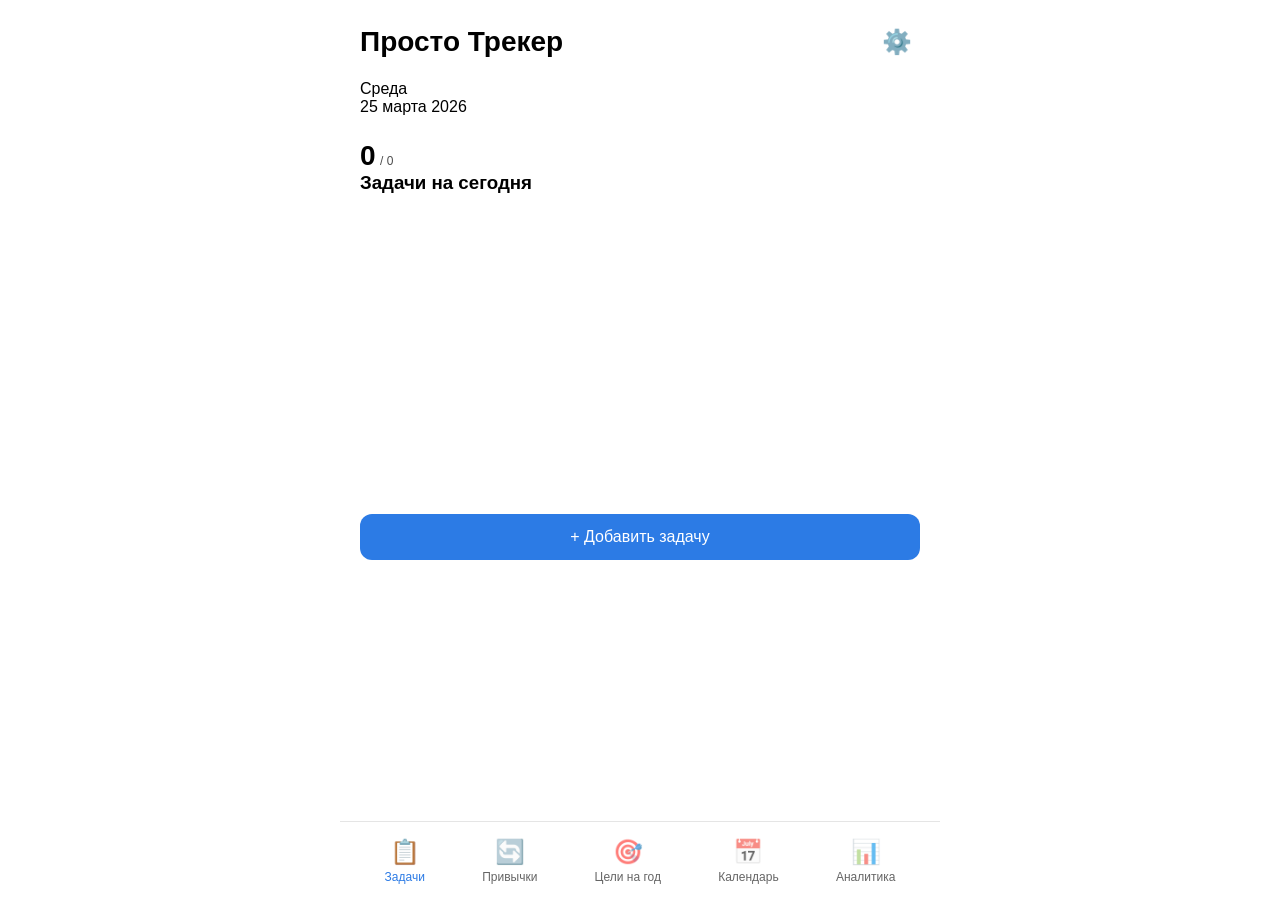
==== commit 95c7aec4: "пересобран index.html" ====
--- a/index.html
+++ b/index.html
@@ -9,20 +9,92 @@
 </head>
 <body>
     <div class="app">
-        <!-- Основной экран -->
+        <!-- Главный экран (Задачи) -->
         <div id="mainScreen" class="screen active">
             <div class="header">
                 <div class="header-top">
                     <h1>Просто Трекер</h1>
                     <button class="icon-btn" id="settingsBtn">⚙️</button>
                 </div>
-                <div class="week-info">
-                    <div class="week-number" id="weekNumber">13 неделя</div>
-                    <div class="week-range" id="weekRange">23 мар. - 29 мар.</div>
-                </div>
-            </div>
-
-            <!-- Календарь -->
+                <div class="date-info" id="currentDateInfo">
+                    <div class="day-name" id="dayName">Среда</div>
+                    <div class="full-date" id="fullDate">25 марта 2026</div>
+                </div>
+            </div>
+
+            <!-- Прогресс -->
+            <div class="progress-card">
+                <div class="progress-stats">
+                    <div class="stat">
+                        <span class="stat-value" id="completedCount">0</span>
+                        <span class="stat-label">/ <span id="totalCount">0</span></span>
+                    </div>
+                    <div class="progress-bar">
+                        <div class="progress-fill" id="progressFill" style="width: 0%"></div>
+                    </div>
+                </div>
+            </div>
+
+            <!-- Список задач -->
+            <div class="tasks-section">
+                <div class="section-header">
+                    <h3>Задачи на сегодня</h3>
+                </div>
+                <div id="tasksList" class="tasks-list"></div>
+                <button class="add-btn" id="addTaskBtn">+ Добавить задачу</button>
+            </div>
+
+            <!-- Нижнее меню -->
+            <div class="bottom-menu">
+                <button class="menu-item active" data-screen="tasks">
+                    <span class="menu-icon">📋</span>
+                    <span>Задачи</span>
+                </button>
+                <button class="menu-item" data-screen="habits">
+                    <span class="menu-icon">🔄</span>
+                    <span>Привычки</span>
+                </button>
+                <button class="menu-item" data-screen="goals">
+                    <span class="menu-icon">🎯</span>
+                    <span>Цели на год</span>
+                </button>
+                <button class="menu-item" data-screen="calendar">
+                    <span class="menu-icon">📅</span>
+                    <span>Календарь</span>
+                </button>
+                <button class="menu-item" data-screen="analytics">
+                    <span class="menu-icon">📊</span>
+                    <span>Аналитика</span>
+                </button>
+            </div>
+        </div>
+
+        <!-- Экран Привычки -->
+        <div id="habitsScreen" class="screen">
+            <div class="screen-header">
+                <button class="back-btn" data-back="main">←</button>
+                <h2>Привычки</h2>
+            </div>
+            <div id="habitsList" class="habits-list"></div>
+            <button class="add-btn" id="addHabitBtn">+ Добавить привычку</button>
+        </div>
+
+        <!-- Экран Цели -->
+        <div id="goalsScreen" class="screen">
+            <div class="screen-header">
+                <button class="back-btn" data-back="main">←</button>
+                <h2>Цели на год</h2>
+            </div>
+            <div id="goalsList" class="goals-list"></div>
+            <button class="add-btn" id="addGoalBtn">+ Добавить цель</button>
+        </div>
+
+        <!-- Экран Календарь -->
+        <div id="calendarScreen" class="screen">
+            <div class="screen-header">
+                <button class="back-btn" data-back="main">←</button>
+                <h2>Календарь</h2>
+            </div>
             <div class="calendar">
                 <div class="calendar-header">
                     <button class="month-nav" id="prevMonth">←</button>
@@ -34,56 +106,6 @@
                 </div>
                 <div class="calendar-days" id="calendarDays"></div>
             </div>
-
-            <!-- Нижнее меню -->
-            <div class="bottom-menu">
-                <button class="menu-item active" data-screen="tasks">
-                    <span class="menu-icon">📋</span>
-                    <span>Задачи</span>
-                </button>
-                <button class="menu-item" data-screen="habits">
-                    <span class="menu-icon">🔄</span>
-                    <span>Привычки</span>
-                </button>
-                <button class="menu-item" data-screen="goals">
-                    <span class="menu-icon">🎯</span>
-                    <span>Цели на год</span>
-                </button>
-                <button class="menu-item" data-screen="analytics">
-                    <span class="menu-icon">📊</span>
-                    <span>Аналитика</span>
-                </button>
-            </div>
-        </div>
-
-        <!-- Экран Задачи -->
-        <div id="tasksScreen" class="screen">
-            <div class="screen-header">
-                <button class="back-btn" data-back="main">←</button>
-                <h2>Задачи</h2>
-            </div>
-            <div class="tasks-list" id="tasksList"></div>
-            <button class="add-btn" id="addTaskBtn">+ Добавить задачу</button>
-        </div>
-
-        <!-- Экран Привычки -->
-        <div id="habitsScreen" class="screen">
-            <div class="screen-header">
-                <button class="back-btn" data-back="main">←</button>
-                <h2>Привычки</h2>
-            </div>
-            <div class="habits-list" id="habitsList"></div>
-            <button class="add-btn" id="addHabitBtn">+ Добавить привычку</button>
-        </div>
-
-        <!-- Экран Цели -->
-        <div id="goalsScreen" class="screen">
-            <div class="screen-header">
-                <button class="back-btn" data-back="main">←</button>
-                <h2>Цели на год</h2>
-            </div>
-            <div class="goals-list" id="goalsList"></div>
-            <button class="add-btn" id="addGoalBtn">+ Добавить цель</button>
         </div>
 
         <!-- Экран Аналитика -->
@@ -125,29 +147,7 @@
                     <label>Дата</label>
                     <input type="date" id="taskDate" class="modal-input">
                 </div>
-                <div class="modal-field premium-field">
-                    <label>Периодичность</label>
-                    <select id="taskPeriodicity" class="modal-input" disabled>
-                        <option>Однократно</option>
-                        <option>Ежедневно</option>
-                        <option>Еженедельно</option>
-                    </select>
-                    <div class="premium-badge">Премиум</div>
-                </div>
-                <div class="modal-field premium-field">
-                    <label>Уведомление</label>
-                    <input type="time" id="taskNotification" class="modal-input" disabled>
-                    <div class="premium-badge">Премиум</div>
-                </div>
-                <div class="modal-field premium-field">
-                    <label class="checkbox-label">
-                        <input type="checkbox" id="taskImportant" disabled>
-                        <span>Важная</span>
-                    </label>
-                    <div class="premium-badge">Премиум</div>
-                </div>
                 <button class="submit-btn" id="submitTaskBtn">Добавить</button>
-                <div class="premium-note">Периодичность, уведомления и пометка «Важная» доступны только с подпиской <strong>Премиум Трекер</strong></div>
             </div>
         </div>
 
@@ -159,30 +159,7 @@
                     <button class="close-modal">&times;</button>
                 </div>
                 <input type="text" id="habitName" placeholder="Введите привычку" class="modal-input">
-                <div class="modal-field">
-                    <label>Дата начала</label>
-                    <input type="date" id="habitStartDate" class="modal-input">
-                </div>
-                <div class="modal-field">
-                    <label>Дата окончания</label>
-                    <input type="date" id="habitEndDate" class="modal-input" placeholder="Не указана">
-                </div>
-                <div class="modal-field premium-field">
-                    <label>Периодичность</label>
-                    <select id="habitPeriodicity" class="modal-input" disabled>
-                        <option>Ежедневная</option>
-                        <option>По будням</option>
-                        <option>По выходным</option>
-                    </select>
-                    <div class="premium-badge">Премиум</div>
-                </div>
-                <div class="modal-field premium-field">
-                    <label>Уведомление</label>
-                    <input type="time" id="habitNotification" class="modal-input" disabled>
-                    <div class="premium-badge">Премиум</div>
-                </div>
                 <button class="submit-btn" id="submitHabitBtn">Добавить</button>
-                <div class="premium-note">Периодичность и уведомления доступны только с подпиской <strong>Премиум Трекер</strong></div>
             </div>
         </div>
 
